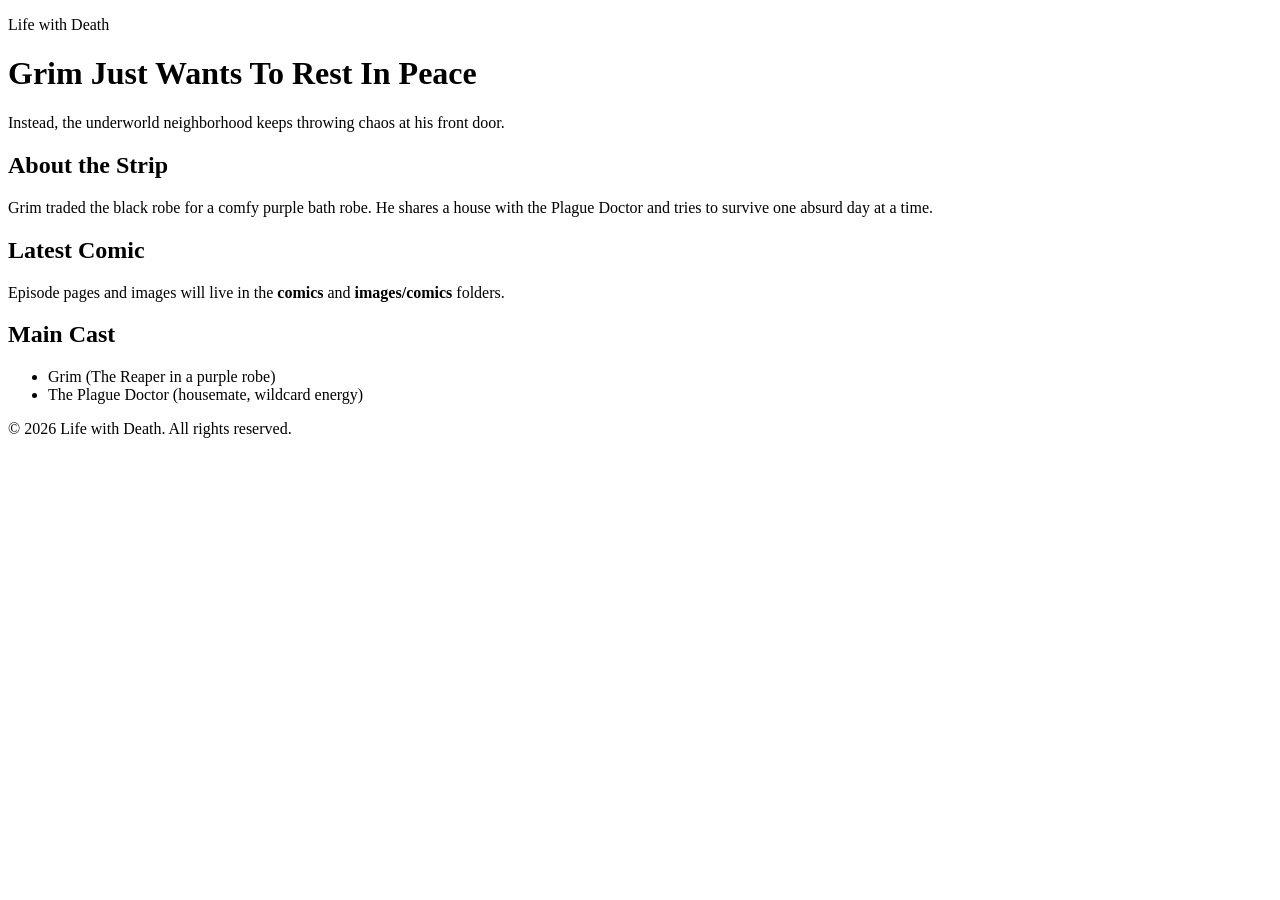
==== index.html @ 853c631c "Add initial Life with Death homepage scaffold" ====
<!doctype html>
<html lang="en">
<head>
  <meta charset="utf-8">
  <meta name="viewport" content="width=device-width, initial-scale=1">
  <title>Life with Death | grimdoc.com</title>
  <meta name="description" content="Life with Death: the home life of the Grim Reaper, who only wants to rest in peace.">
  <link rel="stylesheet" href="css/styles.css">
</head>
<body>
  <header class="site-header">
    <p class="kicker">Life with Death</p>
    <h1>Grim Just Wants To Rest In Peace</h1>
    <p>Instead, the underworld neighborhood keeps throwing chaos at his front door.</p>
  </header>

  <main class="content">
    <section>
      <h2>About the Strip</h2>
      <p>Grim traded the black robe for a comfy purple bath robe. He shares a house with the Plague Doctor and tries to survive one absurd day at a time.</p>
    </section>

    <section>
      <h2>Latest Comic</h2>
      <p>Episode pages and images will live in the <strong>comics</strong> and <strong>images/comics</strong> folders.</p>
    </section>

    <section>
      <h2>Main Cast</h2>
      <ul>
        <li>Grim (The Reaper in a purple robe)</li>
        <li>The Plague Doctor (housemate, wildcard energy)</li>
      </ul>
    </section>
  </main>

  <footer class="site-footer">
    <p>&copy; 2026 Life with Death. All rights reserved.</p>
  </footer>

  <script src="js/main.js"></script>
</body>
</html>
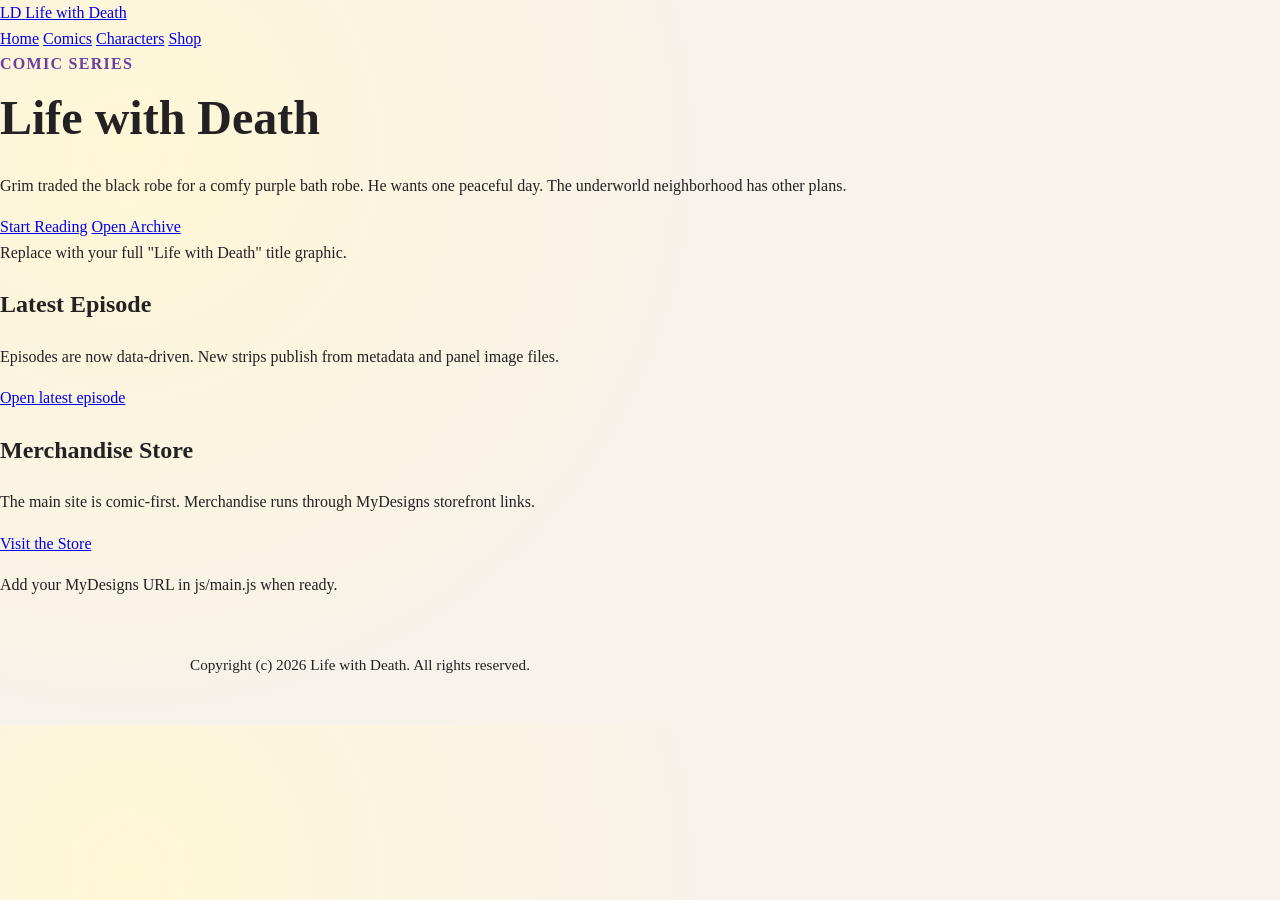
==== commit ccdab2bd: "Upgrade homepage structure for comic-first site with store link handoff" ====
--- a/index.html
+++ b/index.html
@@ -4,38 +4,65 @@
   <meta charset="utf-8">
   <meta name="viewport" content="width=device-width, initial-scale=1">
   <title>Life with Death | grimdoc.com</title>
-  <meta name="description" content="Life with Death: the home life of the Grim Reaper, who only wants to rest in peace.">
+  <meta name="description" content="Life with Death is a comic about the Grim Reaper trying to rest in peace inside a very chaotic underworld neighborhood.">
+  <link rel="preconnect" href="https://fonts.googleapis.com">
+  <link rel="preconnect" href="https://fonts.gstatic.com" crossorigin>
+  <link href="https://fonts.googleapis.com/css2?family=Cinzel:wght@500;700;900&family=Work+Sans:wght@400;500;700&display=swap" rel="stylesheet">
   <link rel="stylesheet" href="css/styles.css">
 </head>
 <body>
-  <header class="site-header">
-    <p class="kicker">Life with Death</p>
-    <h1>Grim Just Wants To Rest In Peace</h1>
-    <p>Instead, the underworld neighborhood keeps throwing chaos at his front door.</p>
+  <header class="site-nav">
+    <a class="brand-link" href="index.html" aria-label="Life with Death home">
+      <span class="brand-mark">LD</span>
+      <span class="brand-text">Life with Death</span>
+    </a>
+    <nav class="main-nav" aria-label="Primary">
+      <a href="index.html" aria-current="page">Home</a>
+      <a href="comics.html">Comics</a>
+      <a href="characters/grim.md">Characters</a>
+      <a id="shopLink" href="#shop">Shop</a>
+    </nav>
   </header>
 
-  <main class="content">
-    <section>
-      <h2>About the Strip</h2>
-      <p>Grim traded the black robe for a comfy purple bath robe. He shares a house with the Plague Doctor and tries to survive one absurd day at a time.</p>
+  <main>
+    <section class="hero" aria-label="Series title hero">
+      <div class="hero-copy">
+        <p class="kicker">Comic Series</p>
+        <h1>Life with Death</h1>
+        <p>
+          Grim traded the black robe for a comfy purple bath robe.
+          He wants one peaceful day. The underworld neighborhood has other plans.
+        </p>
+        <div class="hero-actions">
+          <a class="btn btn-primary" href="comic.html">Start Reading</a>
+          <a class="btn btn-secondary" href="comics.html">Open Archive</a>
+        </div>
+      </div>
+      <div class="hero-art" aria-hidden="true">
+        <div class="logo-placeholder">
+          Replace with your full "Life with Death" title graphic.
+        </div>
+      </div>
     </section>
 
-    <section>
-      <h2>Latest Comic</h2>
-      <p>Episode pages and images will live in the <strong>comics</strong> and <strong>images/comics</strong> folders.</p>
+    <section class="home-section">
+      <h2>Latest Episode</h2>
+      <p>Episodes are now data-driven. New strips publish from metadata and panel image files.</p>
+      <a class="text-link" href="comic.html">Open latest episode</a>
     </section>
 
-    <section>
-      <h2>Main Cast</h2>
-      <ul>
-        <li>Grim (The Reaper in a purple robe)</li>
-        <li>The Plague Doctor (housemate, wildcard energy)</li>
-      </ul>
+    <section id="shop" class="home-section shop-callout">
+      <h2>Merchandise Store</h2>
+      <p>
+        The main site is comic-first. Merchandise runs through MyDesigns storefront links.
+      </p>
+      <a id="myDesignsCta" class="btn btn-primary" href="#" target="_blank" rel="noopener noreferrer">Visit the Store</a>
+      <p class="small-note">Add your MyDesigns URL in js/main.js when ready.</p>
     </section>
   </main>
 
   <footer class="site-footer">
-    <p>&copy; 2026 Life with Death. All rights reserved.</p>
+    <p>Copyright (c) 2026 Life with Death. All rights reserved.</p>
   </footer>
 
   <script src="js/main.js"></script>
--- a/css/styles.css
+++ b/css/styles.css
@@ -0,0 +1,52 @@
+:root {
+  --bg: #f7f2ea;
+  --ink: #222222;
+  --accent: #6d3ea1;
+  --paper: #fffdf8;
+}
+
+* { box-sizing: border-box; }
+
+body {
+  margin: 0;
+  color: var(--ink);
+  background: radial-gradient(circle at 10% 20%, #fff7d6, var(--bg) 45%), var(--bg);
+  font-family: Georgia, "Times New Roman", serif;
+  line-height: 1.6;
+}
+
+.site-header,
+.content,
+.site-footer {
+  width: min(900px, 92vw);
+  margin: 0 auto;
+}
+
+.site-header {
+  padding: 3rem 0 1rem;
+}
+
+.kicker {
+  text-transform: uppercase;
+  letter-spacing: 0.08em;
+  color: var(--accent);
+  font-weight: 700;
+  margin: 0;
+}
+
+h1 {
+  margin: 0.2rem 0 0.5rem;
+  font-size: clamp(2rem, 4vw, 3rem);
+}
+
+.content {
+  background: var(--paper);
+  border: 2px solid #e6dccb;
+  border-radius: 12px;
+  padding: 1.5rem;
+}
+
+.site-footer {
+  padding: 1.5rem 0 2rem;
+  font-size: 0.95rem;
+}
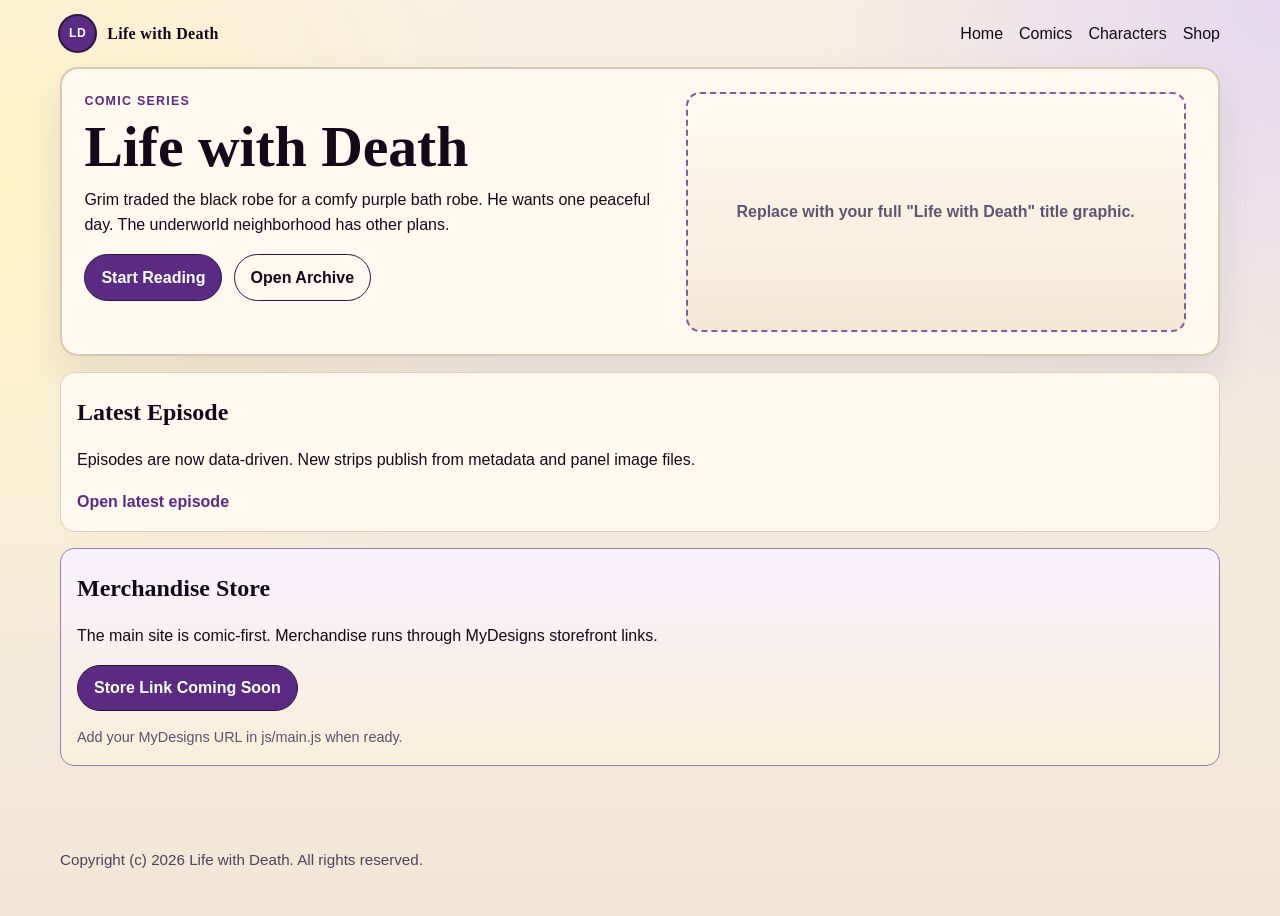
==== commit 71148ba9: "Point homepage nav to characters page" ====
--- a/index.html
+++ b/index.html
@@ -19,7 +19,7 @@
     <nav class="main-nav" aria-label="Primary">
       <a href="index.html" aria-current="page">Home</a>
       <a href="comics.html">Comics</a>
-      <a href="characters/grim.md">Characters</a>
+      <a href="characters.html">Characters</a>
       <a id="shopLink" href="#shop">Shop</a>
     </nav>
   </header>
--- a/css/styles.css
+++ b/css/styles.css
@@ -1,52 +1,217 @@
 :root {
-  --bg: #f7f2ea;
-  --ink: #222222;
-  --accent: #6d3ea1;
-  --paper: #fffdf8;
-}
-
-* { box-sizing: border-box; }
+  --grim-ink: #120a19;
+  --grim-purple: #5b2b84;
+  --grim-purple-deep: #2d1540;
+  --grim-cream: #fff9ef;
+  --grim-paper: #f7efe2;
+  --grim-accent: #ffe8a3;
+}
+
+* {
+  box-sizing: border-box;
+}
 
 body {
   margin: 0;
-  color: var(--ink);
-  background: radial-gradient(circle at 10% 20%, #fff7d6, var(--bg) 45%), var(--bg);
-  font-family: Georgia, "Times New Roman", serif;
+  color: var(--grim-ink);
+  background:
+    radial-gradient(circle at 0% 20%, #fff2c9 0%, transparent 36%),
+    radial-gradient(circle at 100% 0%, #e5d8ef 0%, transparent 30%),
+    linear-gradient(180deg, #f6eee2 0%, #f2e7d7 100%);
+  font-family: "Work Sans", "Segoe UI", Tahoma, sans-serif;
   line-height: 1.6;
 }
 
-.site-header,
-.content,
+.site-nav {
+  width: min(1160px, 94vw);
+  margin: 0 auto;
+  display: flex;
+  align-items: center;
+  justify-content: space-between;
+  gap: 1rem;
+  padding: 1rem 0;
+}
+
+.brand-link {
+  display: inline-flex;
+  align-items: center;
+  gap: 0.75rem;
+  color: var(--grim-ink);
+  text-decoration: none;
+  font-weight: 700;
+}
+
+.brand-mark {
+  width: 2.2rem;
+  height: 2.2rem;
+  border-radius: 999px;
+  display: inline-grid;
+  place-items: center;
+  color: #fff;
+  background: var(--grim-purple);
+  box-shadow: 0 0 0 2px var(--grim-purple-deep);
+  font-size: 0.76rem;
+  letter-spacing: 0.05em;
+}
+
+.brand-text {
+  font-family: "Cinzel", Georgia, serif;
+  letter-spacing: 0.02em;
+}
+
+.main-nav {
+  display: inline-flex;
+  gap: 1rem;
+  align-items: center;
+}
+
+.main-nav a {
+  color: var(--grim-ink);
+  text-decoration: none;
+  font-weight: 500;
+}
+
+.main-nav a:hover {
+  color: var(--grim-purple);
+}
+
+main {
+  width: min(1160px, 94vw);
+  margin: 0 auto;
+  padding-bottom: 3rem;
+}
+
+.hero {
+  display: grid;
+  grid-template-columns: 1.1fr 1fr;
+  gap: 1.2rem;
+  background: var(--grim-cream);
+  border: 2px solid #d8c8af;
+  border-radius: 18px;
+  padding: 1.4rem;
+  box-shadow: 0 20px 40px rgba(35, 14, 54, 0.09);
+}
+
+.kicker {
+  margin: 0;
+  text-transform: uppercase;
+  letter-spacing: 0.1em;
+  color: var(--grim-purple);
+  font-weight: 700;
+  font-size: 0.78rem;
+}
+
+h1,
+h2 {
+  margin: 0.25rem 0 0.6rem;
+  font-family: "Cinzel", Georgia, serif;
+}
+
+h1 {
+  font-size: clamp(2rem, 4.5vw, 3.6rem);
+  line-height: 1.07;
+}
+
+.hero-copy p {
+  margin-top: 0;
+}
+
+.hero-actions {
+  display: flex;
+  flex-wrap: wrap;
+  gap: 0.7rem;
+  margin-top: 1rem;
+}
+
+.btn {
+  display: inline-block;
+  text-decoration: none;
+  border-radius: 999px;
+  padding: 0.6rem 1rem;
+  font-weight: 700;
+}
+
+.btn-primary {
+  background: var(--grim-purple);
+  color: #fff;
+  border: 1px solid var(--grim-purple-deep);
+}
+
+.btn-primary:hover {
+  background: #4c2470;
+}
+
+.btn-secondary {
+  background: transparent;
+  color: var(--grim-ink);
+  border: 1px solid var(--grim-purple-deep);
+}
+
+.hero-art {
+  display: grid;
+  place-items: center;
+}
+
+.logo-placeholder {
+  width: min(100%, 500px);
+  min-height: 240px;
+  border: 2px dashed #7f5d9f;
+  border-radius: 14px;
+  background: linear-gradient(180deg, #fffaf2 0%, #f4e8d5 100%);
+  color: #5f5470;
+  display: grid;
+  place-items: center;
+  text-align: center;
+  padding: 1rem;
+  font-weight: 600;
+}
+
+.home-section {
+  margin-top: 1rem;
+  background: var(--grim-cream);
+  border: 1px solid #deccb1;
+  border-radius: 14px;
+  padding: 1rem;
+}
+
+.shop-callout {
+  border: 1px solid #9a7db6;
+  background: linear-gradient(180deg, #f9f1ff 0%, #f8efd9 100%);
+}
+
+.text-link {
+  color: var(--grim-purple);
+  font-weight: 700;
+  text-decoration: none;
+}
+
+.small-note {
+  color: #5c5269;
+  font-size: 0.9rem;
+  margin-bottom: 0;
+}
+
 .site-footer {
-  width: min(900px, 92vw);
+  width: min(1160px, 94vw);
   margin: 0 auto;
-}
-
-.site-header {
-  padding: 3rem 0 1rem;
-}
-
-.kicker {
-  text-transform: uppercase;
-  letter-spacing: 0.08em;
-  color: var(--accent);
-  font-weight: 700;
-  margin: 0;
-}
-
-h1 {
-  margin: 0.2rem 0 0.5rem;
-  font-size: clamp(2rem, 4vw, 3rem);
-}
-
-.content {
-  background: var(--paper);
-  border: 2px solid #e6dccb;
-  border-radius: 12px;
-  padding: 1.5rem;
-}
-
-.site-footer {
-  padding: 1.5rem 0 2rem;
+  padding: 1.2rem 0 1.8rem;
+  color: #4d445a;
   font-size: 0.95rem;
+}
+
+@media (max-width: 920px) {
+  .hero {
+    grid-template-columns: 1fr;
+  }
+}
+
+@media (max-width: 720px) {
+  .site-nav {
+    flex-direction: column;
+    align-items: flex-start;
+  }
+
+  .main-nav {
+    flex-wrap: wrap;
+  }
 }
